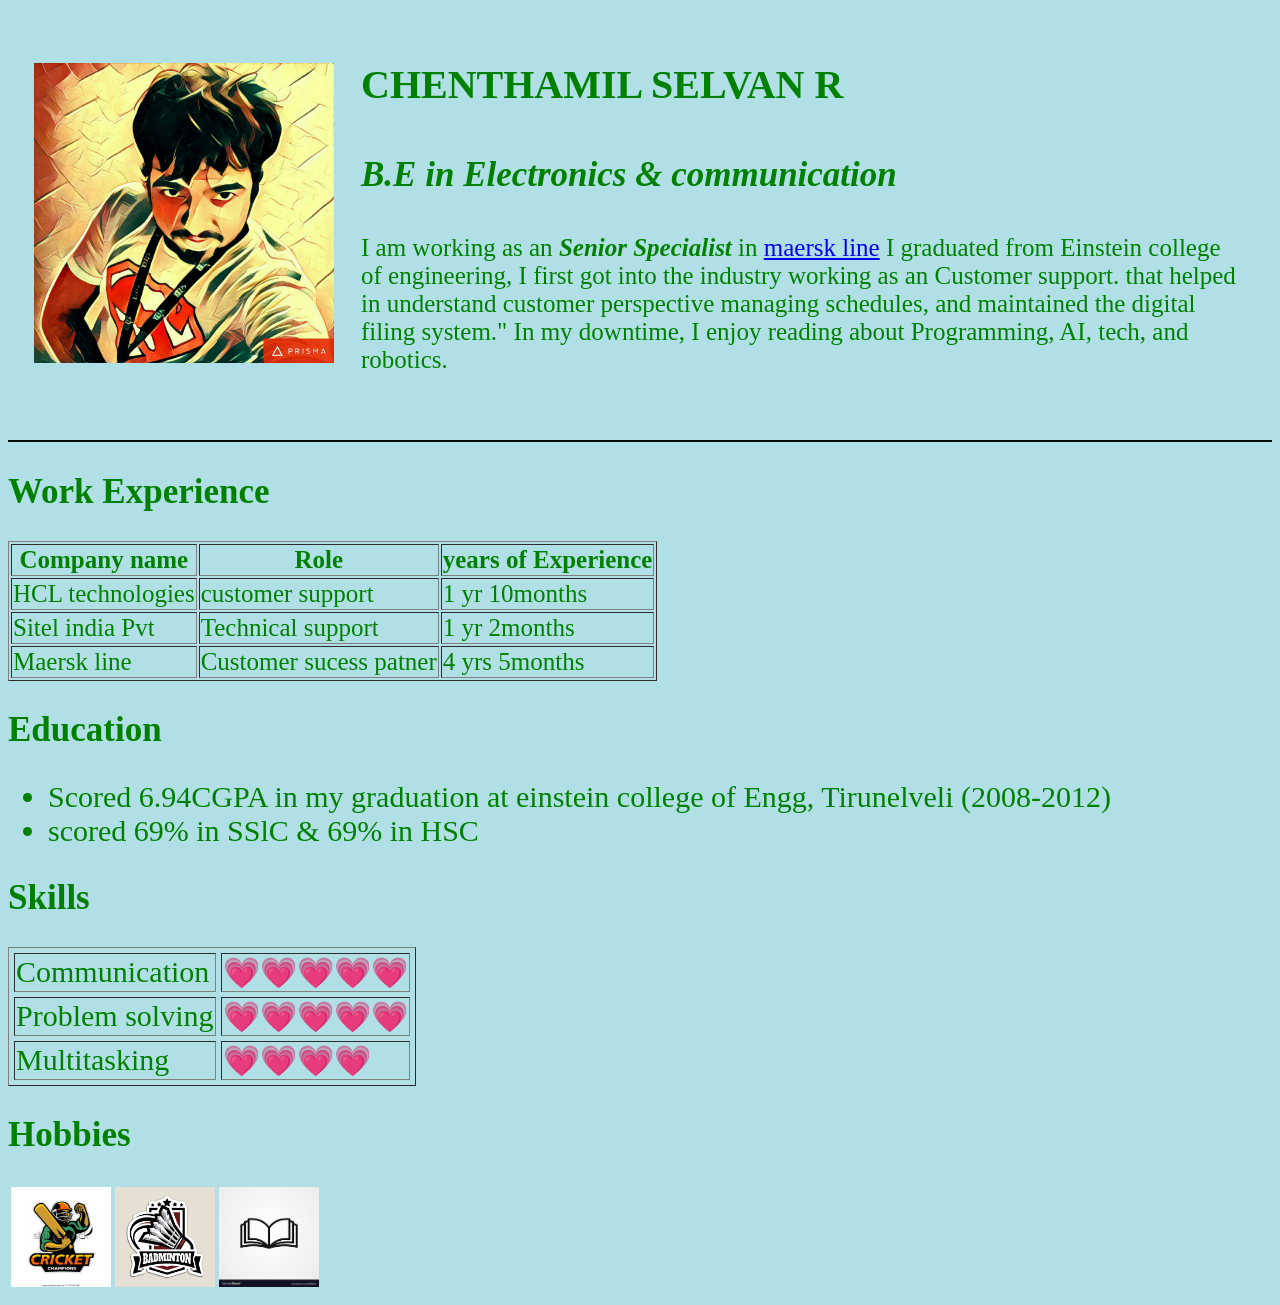
==== intex.html @ fa896a4d "added my first project on CV" ====
<!DOCTYPE html>
<html lang="en" dir="ltr">
  <head>
    <meta charset="utf-8">
  <meta name= "viewport" content="width=device-width,initial-scale=1.0">
    <title>Thamil Profile</title>
  </head>
<body bgcolor="powderblue" text="Green" style="font-size:30px">
  <table cellspacing="25" frame >
<tbody>
  <tr>
  <td>  <img src="thamil.jpg" width="300" height="300"></td>
  <td>
    <h1 style="font-size:40px">CHENTHAMIL SELVAN R</h1>
  <h2>
    <em style="font-size:35px">B.E in Electronics & communication</em>
  </h2>
  <p style="font-size:25px">I am working as an
    <em><strong>Senior Specialist</strong></em>
    in
    <a href="https://www.maersk.com/">maersk line</a>
    I graduated from Einstein college of engineering, I first got into the industry working as an Customer support. that helped in understand customer perspective managing schedules, and maintained the digital filing system."
In my downtime, I enjoy reading about Programming, AI, tech, and robotics.
  </p>
  </td>
</tr>
</tbody>
  </table>
<hr color="unsplash" size="2">
<h2 style="font-size:35px">Work Experience</h2>
<table border cellspacing="2" color="Green">



<thead style="font-size:25px" >
<tr>
  <th>Company name</th>
  <th>Role</th>
  <th>years of Experience</th>
</tr>
</thead>
<tbody style="font-size:25px">
  <tr>
    <td>HCL technologies</td>
  <td>customer support</td>
  <td>1 yr 10months</td>
  </tr>
  <tr>
    <td>Sitel india Pvt</td>
  <td>Technical support</td>
  <td>1 yr 2months</td>
  </tr>
  <tr>
    <td>Maersk line</td>
  <td>Customer sucess patner</td>
  <td>4 yrs 5months</td>
  </tr>
</tbody>
</table>
<h2 style="font-size:35px">Education</h2>
<ul>
  <li >Scored 6.94CGPA in my graduation at einstein college of Engg, Tirunelveli (2008-2012)</li>
  <li>scored 69% in SSlC & 69% in HSC</li>
</ul>
<h2 style="font-size:35px">Skills</h2>
<table border cellspacing="5">
  <tbody>
    <tr>
    <td>Communication</td>
    <td>💗💗💗💗💗</td>
    </tr>
    <tr>
    <td>Problem solving</td>
    <td>💗💗💗💗💗</td>
    </tr>
    <tr>
    <td>Multitasking</td>
    <td>💗💗💗💗</td>
    </tr>
  </tbody>
</table>
<h2 style="font-size:35px">Hobbies</h2>
<table>
<tr>
  <td>
    <img src="cricket.jpg" alt="cricket" width="100" height="100">

  </td>
  <td>  <img src="badminton.jpg" alt="badminton" width="100" height="100"> </td>
  <td>  <img src="books.jpg" alt="books.jpg" width="100" height="100"> </td>
</tr>
</table>
  </body>
</html>
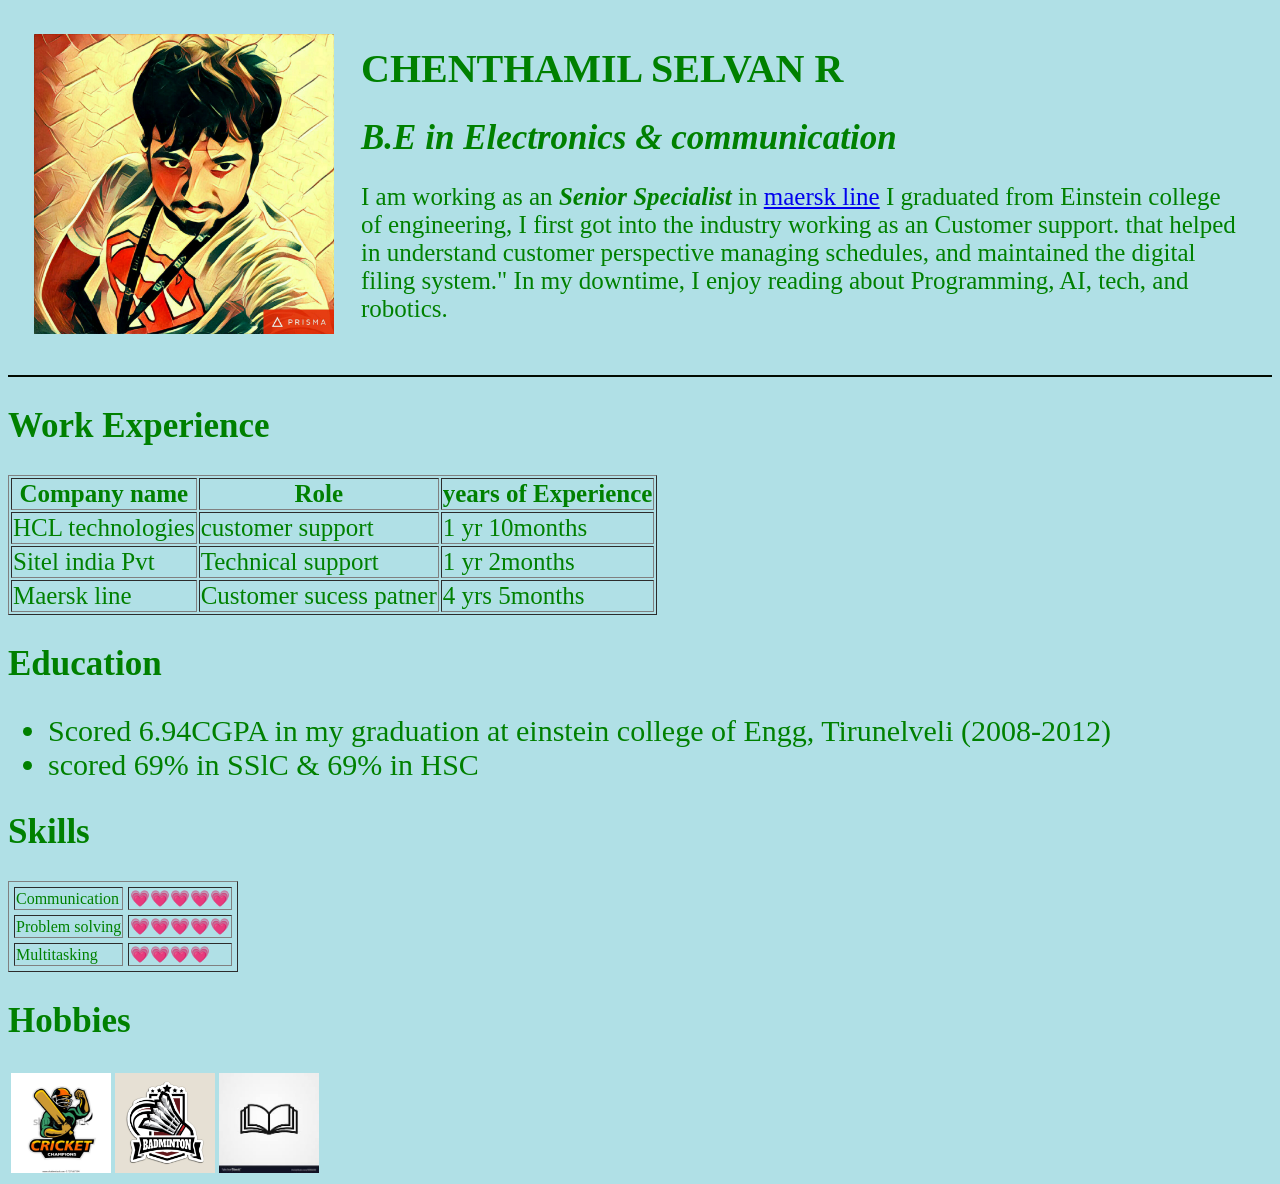
==== commit e6b80c2a: "Update intex.html" ====
--- a/intex.html
+++ b/intex.html
@@ -1,4 +1,4 @@
-<!DOCTYPE html>
+
 <html lang="en" dir="ltr">
   <head>
     <meta charset="utf-8">
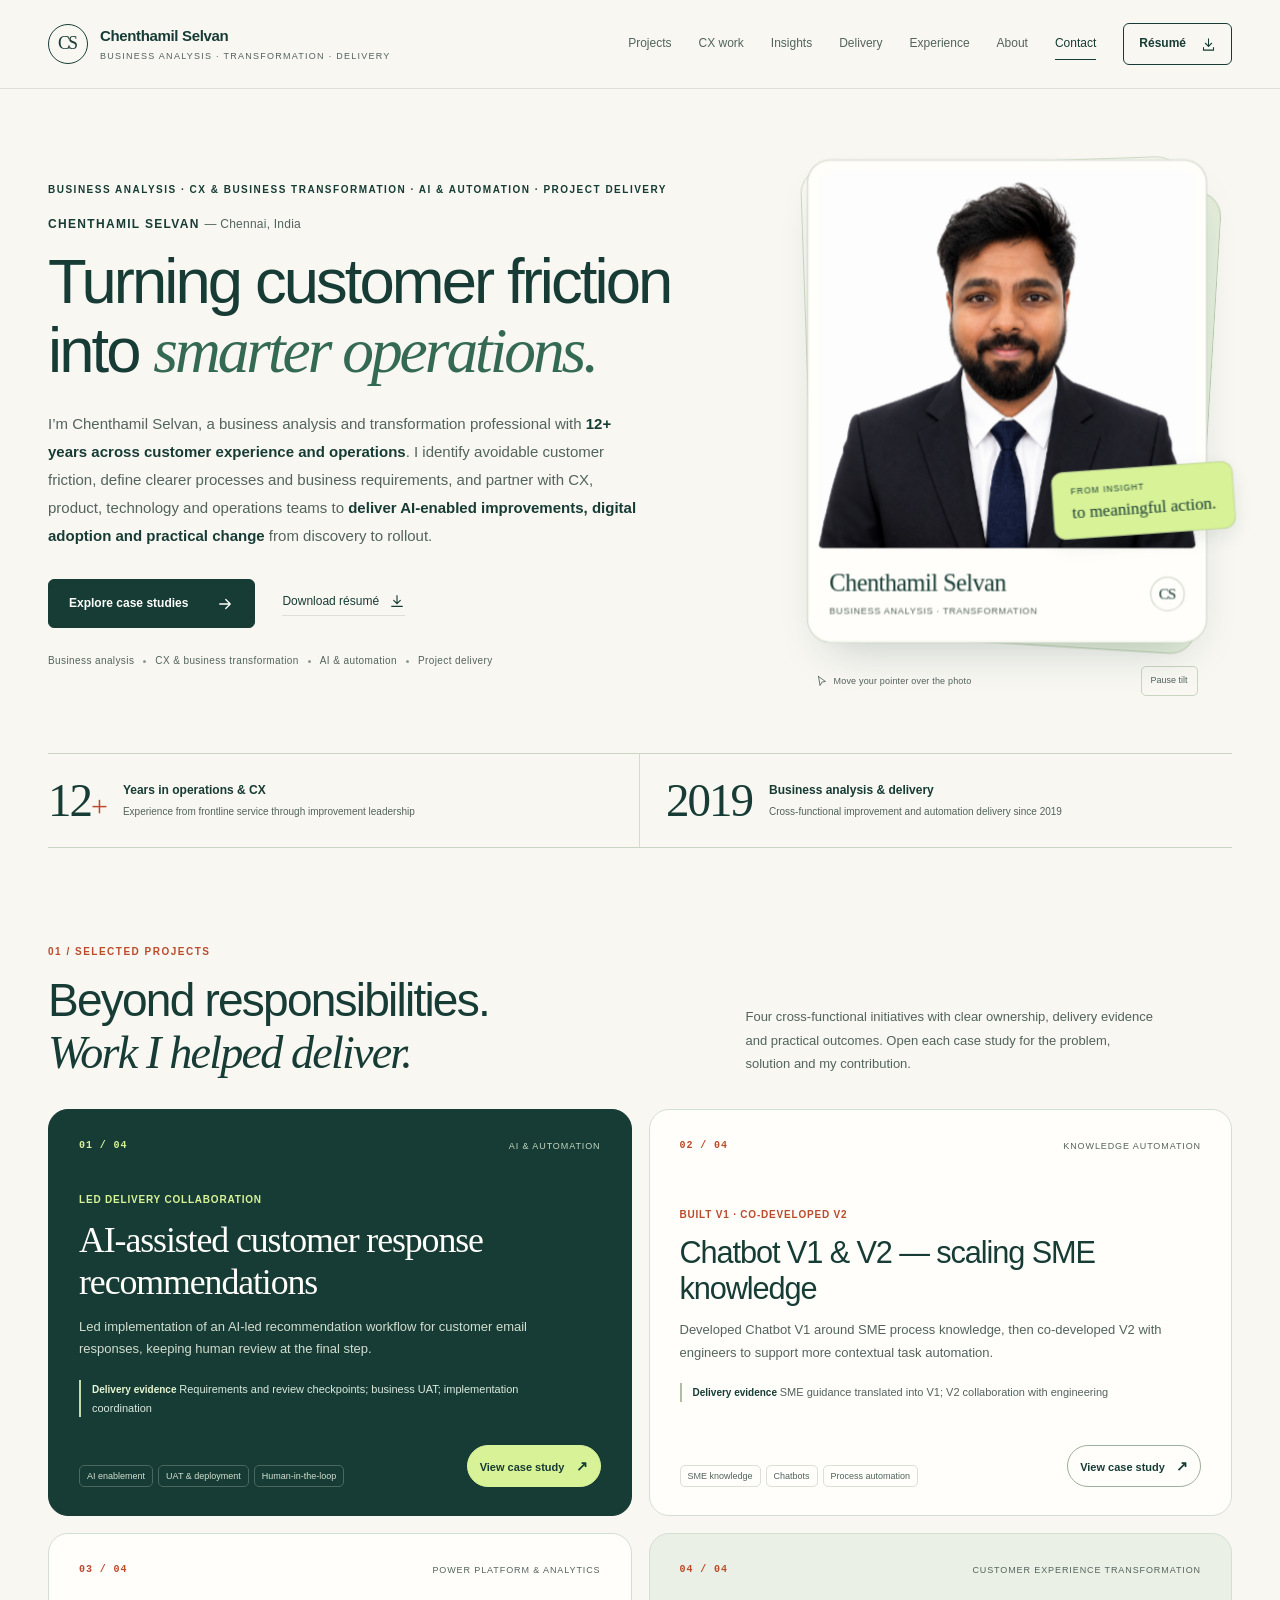
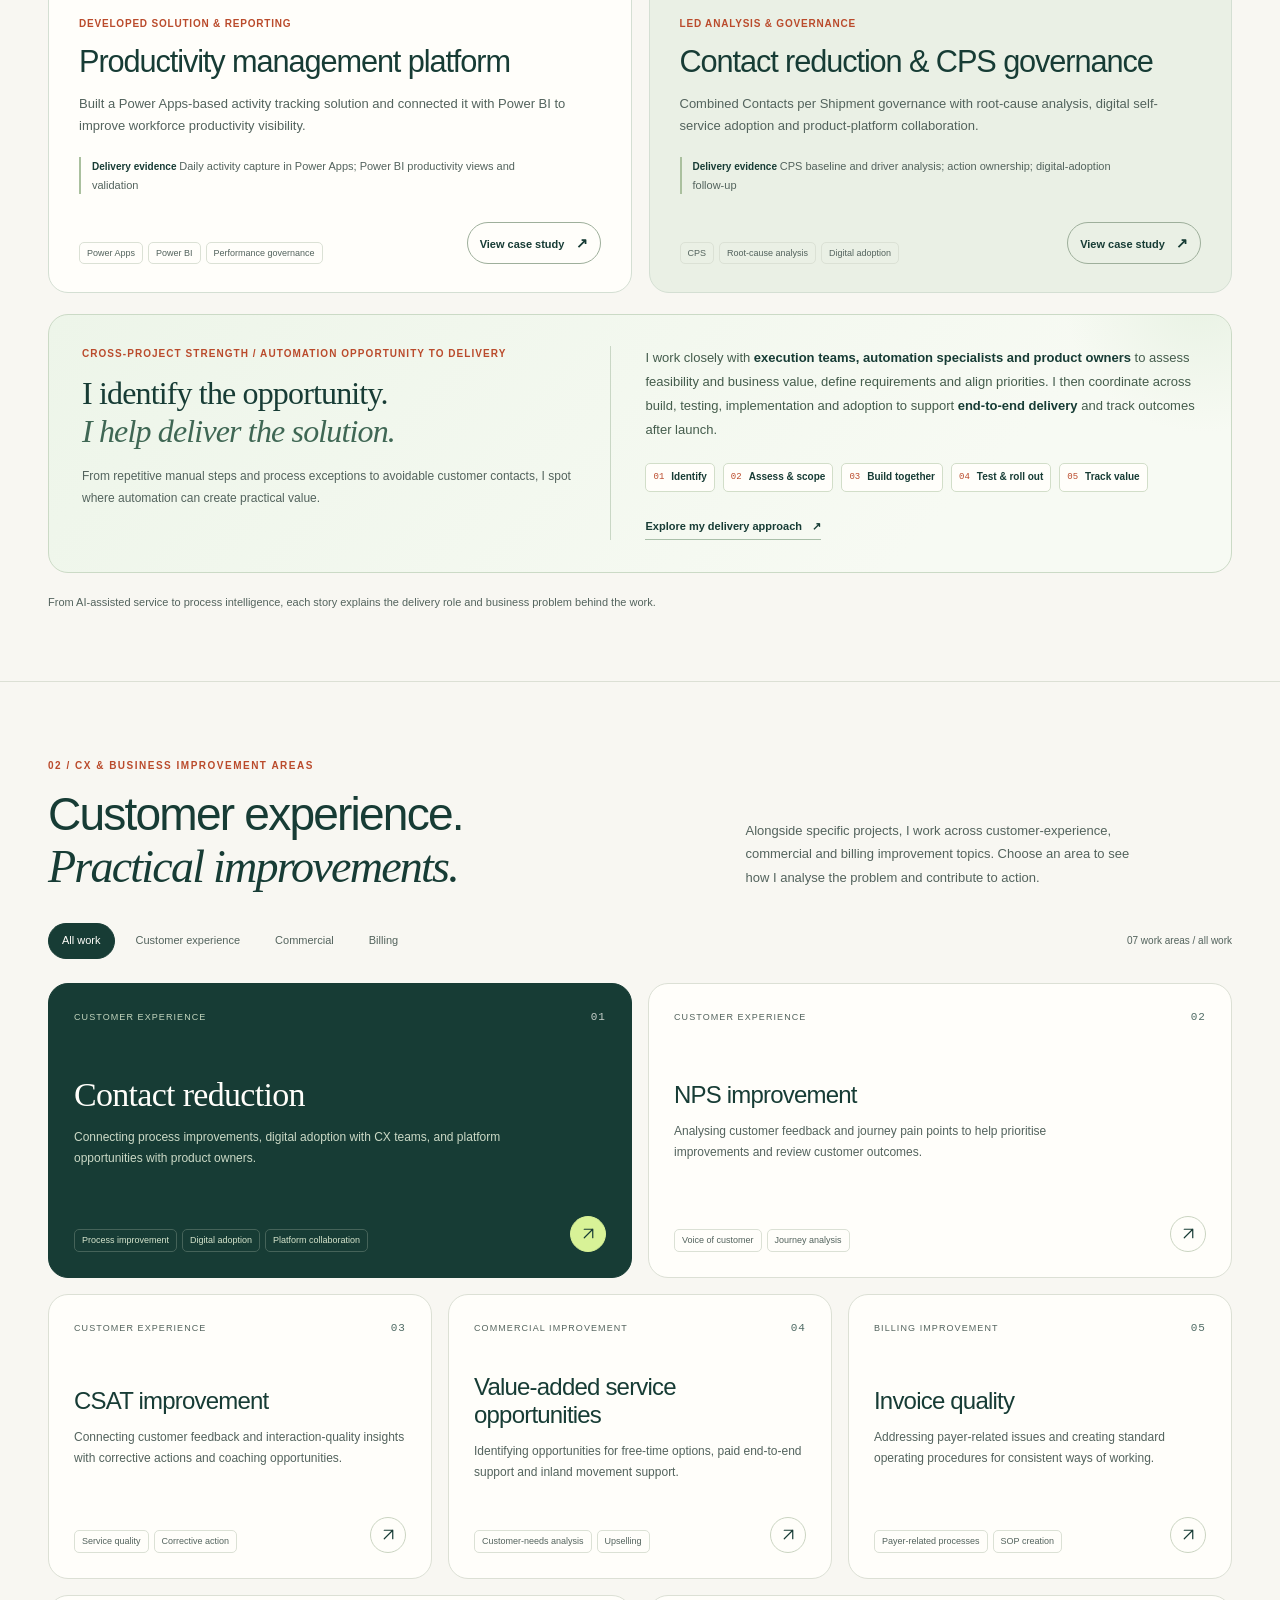
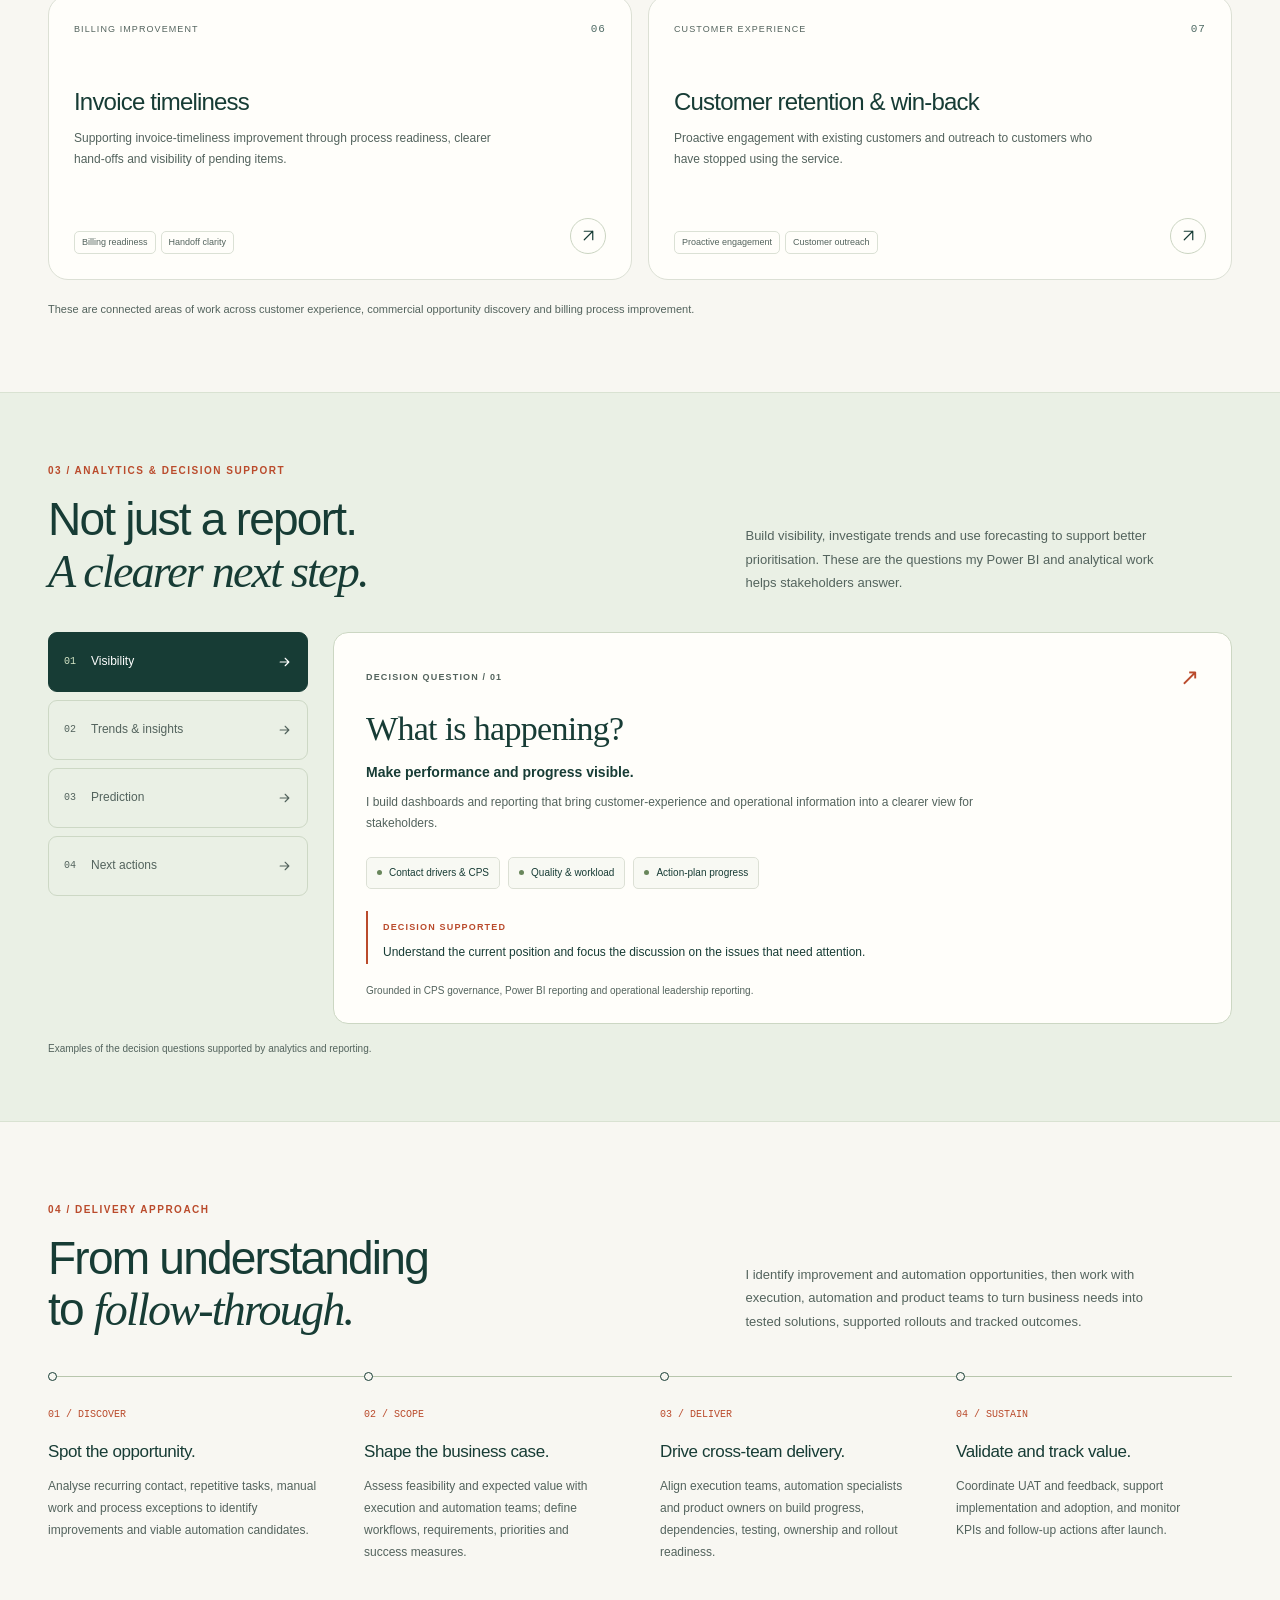
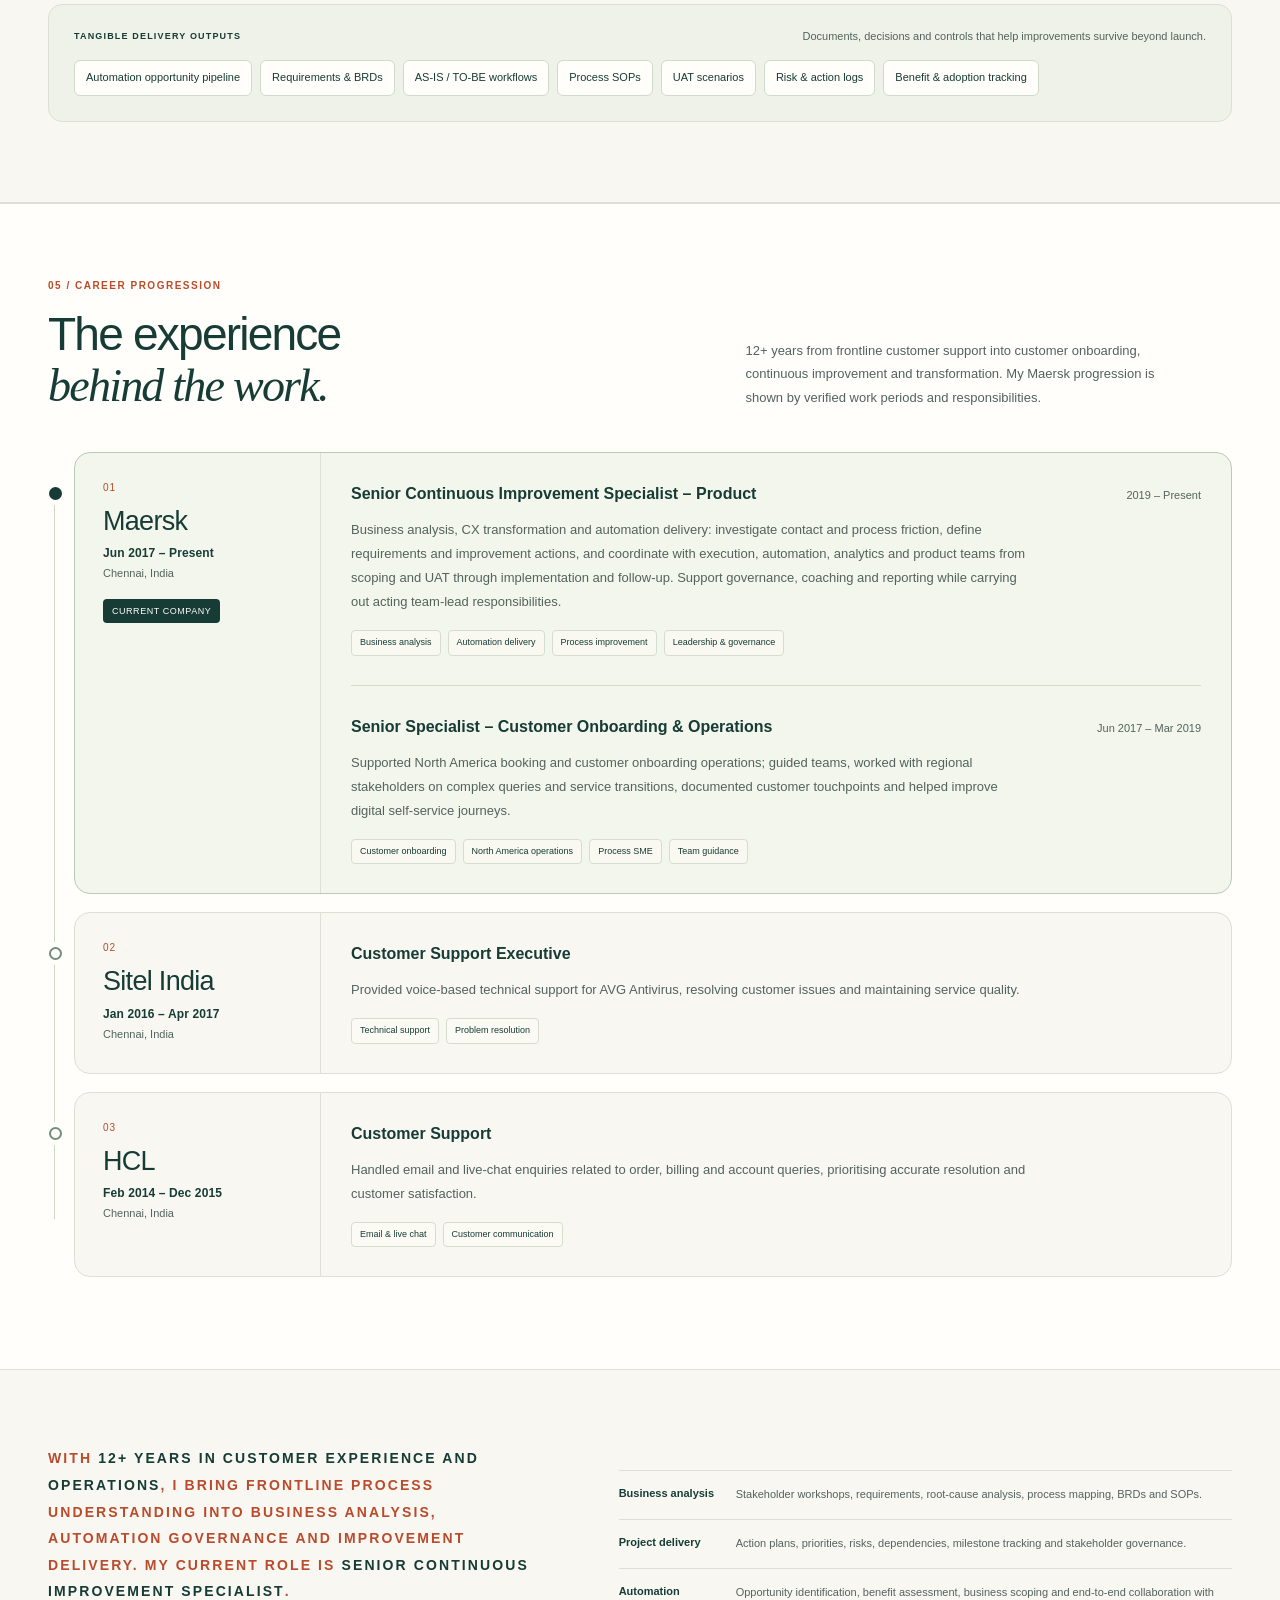
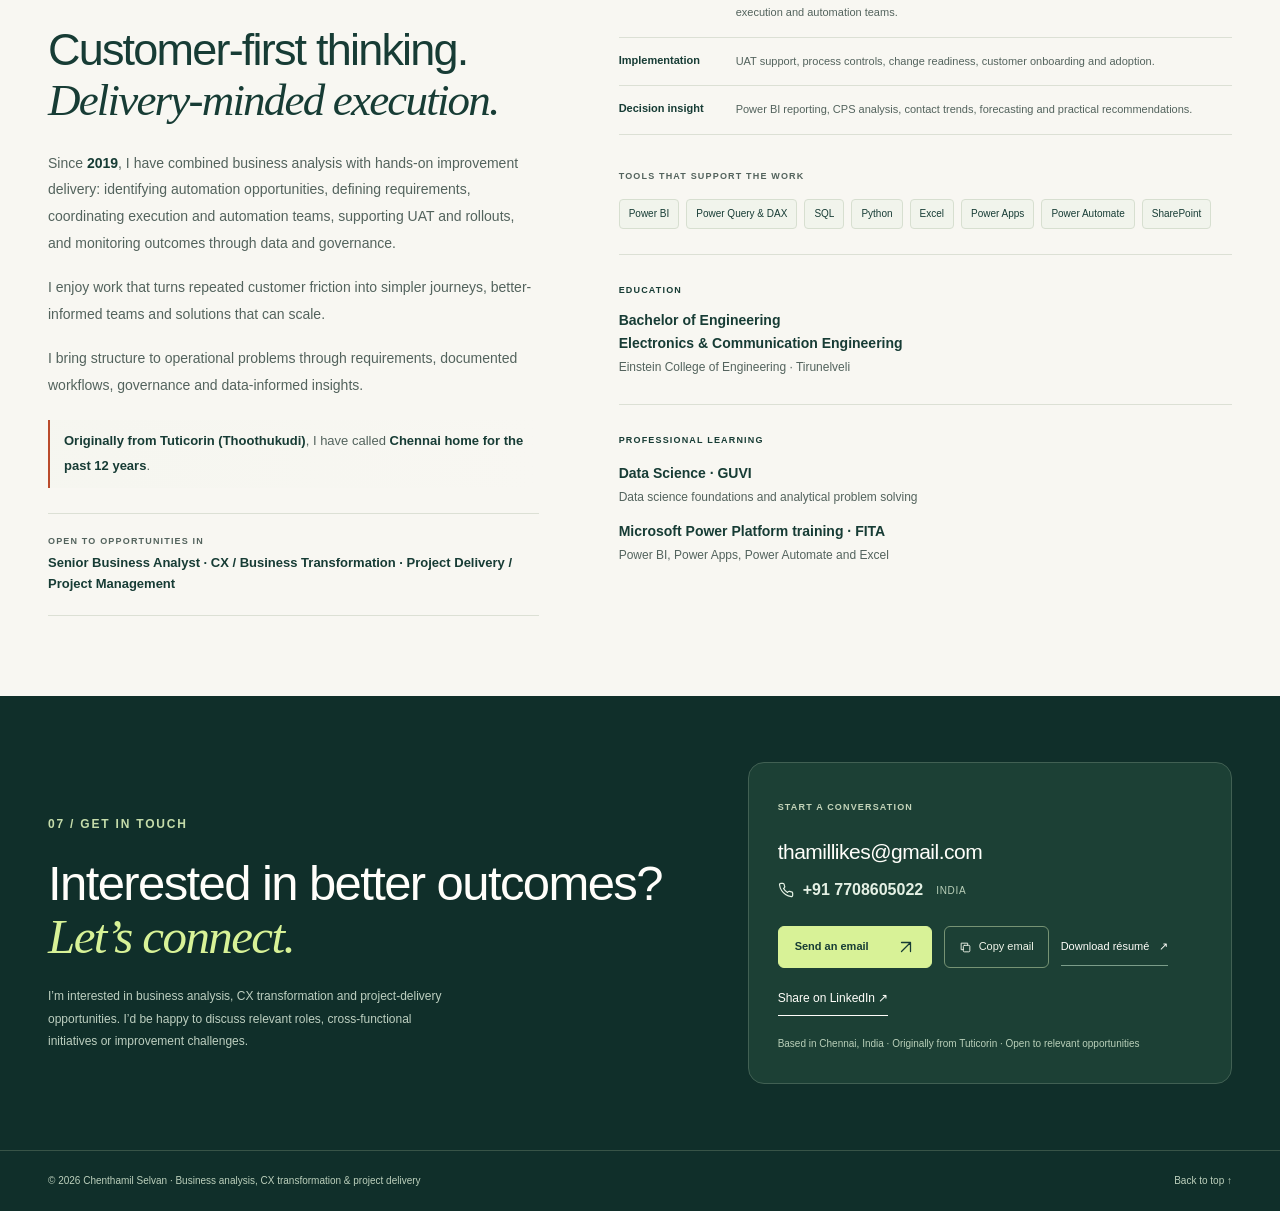
==== commit 04e32c3a: "Release V7.2: strengthen positioning, visuals, performance, mobile and sharing (no impact claims)" ====
--- a/intex.html
+++ b/intex.html
@@ -1,94 +1,15 @@
-
-<html lang="en" dir="ltr">
-  <head>
-    <meta charset="utf-8">
-  <meta name= "viewport" content="width=device-width,initial-scale=1.0">
-    <title>Thamil Profile</title>
-  </head>
-<body bgcolor="powderblue" text="Green" style="font-size:30px">
-  <table cellspacing="25" frame >
-<tbody>
-  <tr>
-  <td>  <img src="thamil.jpg" width="300" height="300"></td>
-  <td>
-    <h1 style="font-size:40px">CHENTHAMIL SELVAN R</h1>
-  <h2>
-    <em style="font-size:35px">B.E in Electronics & communication</em>
-  </h2>
-  <p style="font-size:25px">I am working as an
-    <em><strong>Senior Specialist</strong></em>
-    in
-    <a href="https://www.maersk.com/">maersk line</a>
-    I graduated from Einstein college of engineering, I first got into the industry working as an Customer support. that helped in understand customer perspective managing schedules, and maintained the digital filing system."
-In my downtime, I enjoy reading about Programming, AI, tech, and robotics.
-  </p>
-  </td>
-</tr>
-</tbody>
-  </table>
-<hr color="unsplash" size="2">
-<h2 style="font-size:35px">Work Experience</h2>
-<table border cellspacing="2" color="Green">
-
-
-
-<thead style="font-size:25px" >
-<tr>
-  <th>Company name</th>
-  <th>Role</th>
-  <th>years of Experience</th>
-</tr>
-</thead>
-<tbody style="font-size:25px">
-  <tr>
-    <td>HCL technologies</td>
-  <td>customer support</td>
-  <td>1 yr 10months</td>
-  </tr>
-  <tr>
-    <td>Sitel india Pvt</td>
-  <td>Technical support</td>
-  <td>1 yr 2months</td>
-  </tr>
-  <tr>
-    <td>Maersk line</td>
-  <td>Customer sucess patner</td>
-  <td>4 yrs 5months</td>
-  </tr>
-</tbody>
-</table>
-<h2 style="font-size:35px">Education</h2>
-<ul>
-  <li >Scored 6.94CGPA in my graduation at einstein college of Engg, Tirunelveli (2008-2012)</li>
-  <li>scored 69% in SSlC & 69% in HSC</li>
-</ul>
-<h2 style="font-size:35px">Skills</h2>
-<table border cellspacing="5">
-  <tbody>
-    <tr>
-    <td>Communication</td>
-    <td>💗💗💗💗💗</td>
-    </tr>
-    <tr>
-    <td>Problem solving</td>
-    <td>💗💗💗💗💗</td>
-    </tr>
-    <tr>
-    <td>Multitasking</td>
-    <td>💗💗💗💗</td>
-    </tr>
-  </tbody>
-</table>
-<h2 style="font-size:35px">Hobbies</h2>
-<table>
-<tr>
-  <td>
-    <img src="cricket.jpg" alt="cricket" width="100" height="100">
-
-  </td>
-  <td>  <img src="badminton.jpg" alt="badminton" width="100" height="100"> </td>
-  <td>  <img src="books.jpg" alt="books.jpg" width="100" height="100"> </td>
-</tr>
-</table>
-  </body>
-</html>
+<!doctype html>
+<html lang="en">
+<head>
+  <meta charset="utf-8"/>
+  <meta name="viewport" content="width=device-width, initial-scale=1"/>
+  <meta name="robots" content="noindex, follow"/>
+  <meta http-equiv="refresh" content="0; url=./"/>
+  <link rel="canonical" href="https://webbee1991.github.io/Thamil-s/"/>
+  <title>Redirecting to Chenthamil Selvan's digital portfolio</title>
+  <script>window.location.replace(new URL('./', window.location.href).href);</script>
+</head>
+<body>
+  <p>This older profile has moved to the current <a href="./">Chenthamil Selvan digital portfolio</a>.</p>
+</body>
+</html>
